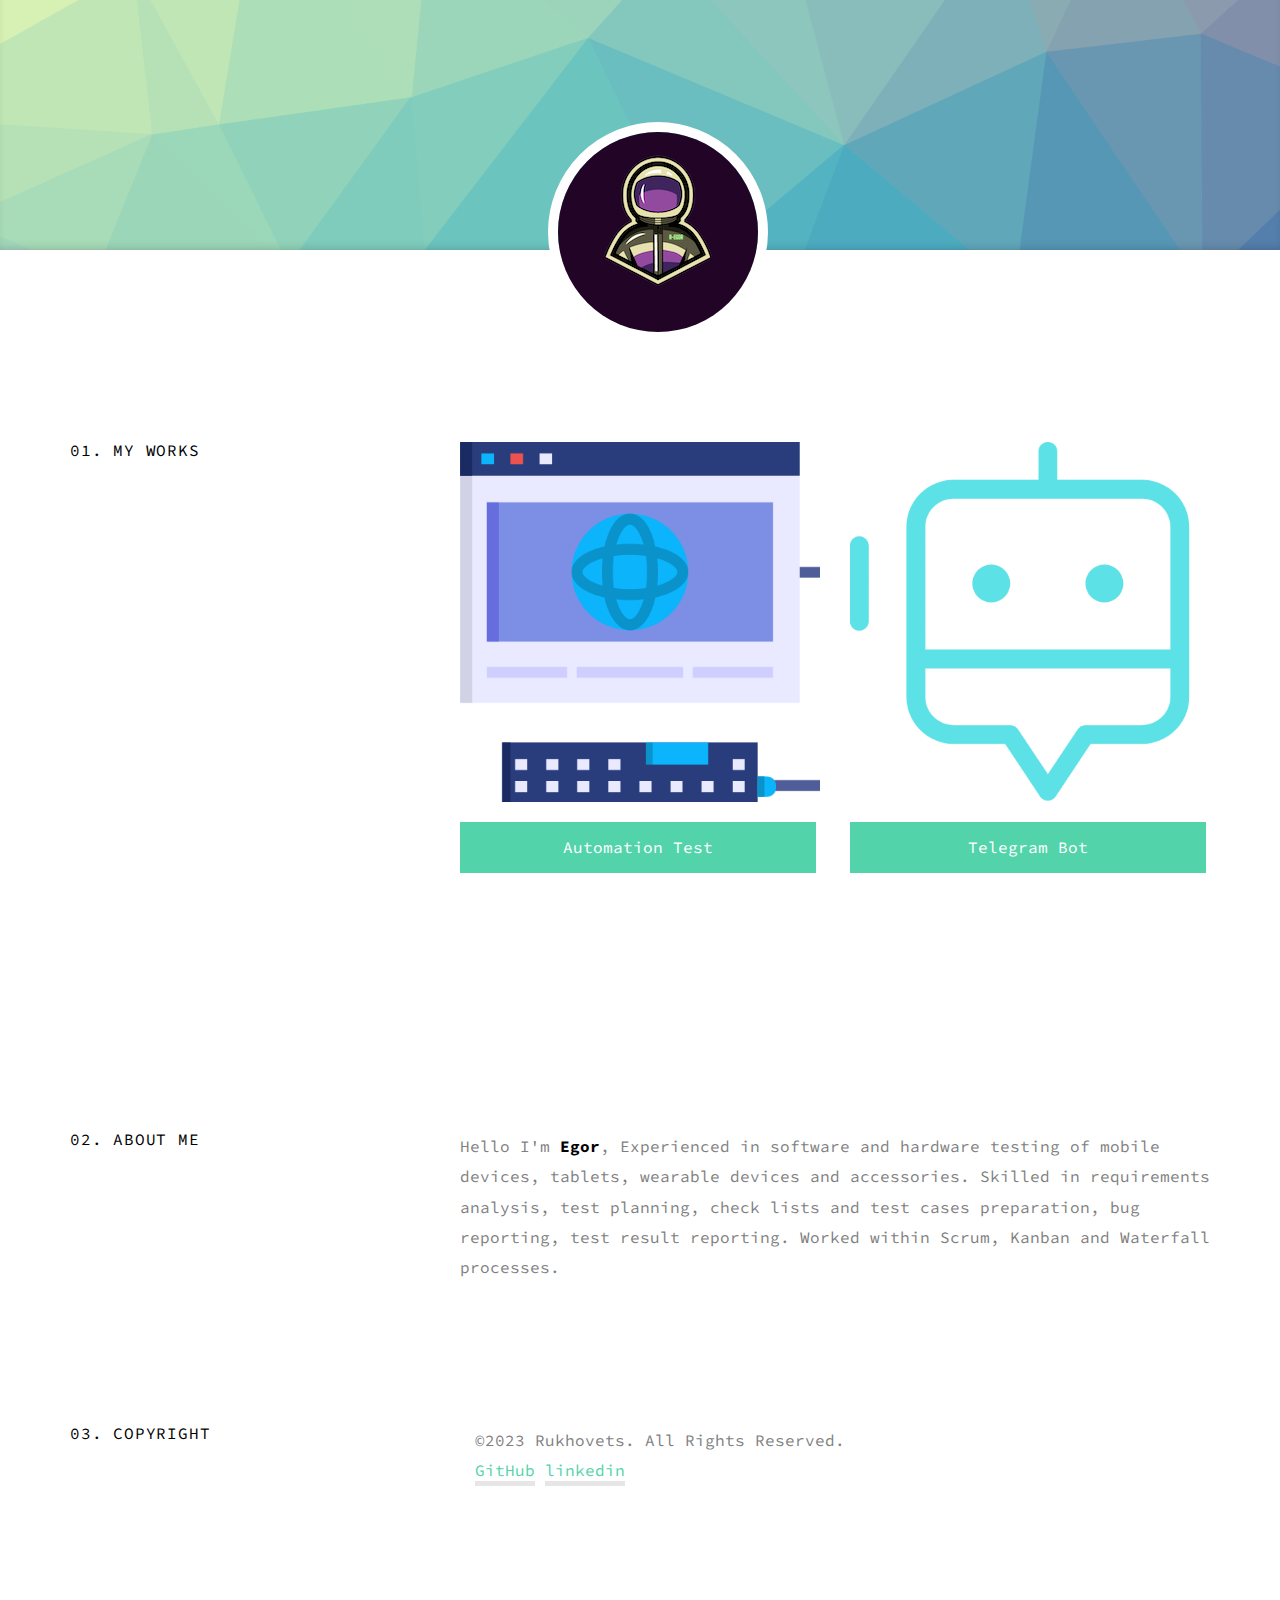
==== WebSite/index.html @ 5de50690 "First commit and Start" ====
<!DOCTYPE html>
<!--[if lt IE 7]>      <html class="no-js lt-ie9 lt-ie8 lt-ie7"> <![endif]-->
<!--[if IE 7]>         <html class="no-js lt-ie9 lt-ie8"> <![endif]-->
<!--[if IE 8]>         <html class="no-js lt-ie9"> <![endif]-->
<!--[if gt IE 8]><!--> <html class="no-js"> <!--<![endif]-->
	<head>
	<meta charset="utf-8">
	<meta http-equiv="X-UA-Compatible" content="IE=edge">
	<title>HomePage</title>

  <!-- 
	//////////////////////////////////////////////////////

	FREE HTML5 TEMPLATE 
	DESIGNED & DEVELOPED by FreeHTML5.co
		
	Website: 		http://freehtml5.co/
	Email: 			info@freehtml5.co
	Twitter: 		http://twitter.com/fh5co
	Facebook: 		https://www.facebook.com/fh5co

	//////////////////////////////////////////////////////
	 -->

	<!-- Place favicon.ico and apple-touch-icon.png in the root directory -->
	<link rel="shortcut icon" href="favicon.ico">
	<link href="https://fonts.googleapis.com/css?family=Source+Code+Pro" rel="stylesheet">
	
	<!-- Animate.css -->
	<link rel="stylesheet" href="css/animate.css">
	<!-- Icomoon Icon Fonts-->
	<link rel="stylesheet" href="css/icomoon.css">
	<!-- Bootstrap  -->
	<link rel="stylesheet" href="css/bootstrap.css">
	<!-- Theme style  -->
	<link rel="stylesheet" href="css/style.css">

	<!-- Magnific Popup -->
	<link rel="stylesheet" href="css/magnific-popup.css">
	

	<!-- Modernizr JS -->
	<script src="js/modernizr-2.6.2.min.js"></script>
	<!-- FOR IE9 below -->
	<!--[if lt IE 9]>
	<script src="js/respond.min.js"></script>
	<![endif]-->

	</head>
	<body>
	
	<div id="fh5co-header" style="background-image: url(images/polygon.png);" data-stellar-background-ratio="0.5">
		<div class="overlay"></div>
		<div class="bio-photo text-center">
			<a href="index.html"><img src="images/person_2.jpg" alt="Free HTML5 Bootstrap Template by FreeHTML5.co"></a>
		</div>
	</div>

	<div id="fh5co-main">

		<div class="fh5co-section fh5co-works">
			<div class="container">
				<div class="row">
					<div class="col-md-4 col-sm-4 col-xs-12 section-heading">
						<h2>01. My Works</h2>
					</div>
					<div class="col-md-8 col-sm-8 col-xs-12">
						<div class="row">
							<div class="col-md-6 col-sm-6 col-xs-6 work animate-box">
								<a title="Automation test"><img src="images/img_5.jpg" class="img-responsive"></a>
								<a href="./AutomationTest.html" class="btn btn-primary">Automation Test</a>
							</div>
							<div class="col-md-6 col-sm-6 col-xs-6 work animate-box">
								<a title="My Telegram Bot"><img src="images/img_2.jpg" class="img-responsive"></a>
								<a href="./BotPage.html" class="btn btn-primary">Telegram Bot</a>
							</div>
						</div>
					</div>
				</div>
			</div>
		</div>
		<!-- END .fh5co-section -->

		<div class="fh5co-section">
			<div class="container">
				<div class="row">
					<div class="col-md-4 col-sm-4 col-xs-12 section-heading">
						<h2>02. About Me</h2>
					</div>
					<div class="col-md-8 col-sm-8 col-xs-12">
						<div class="row">
							<div class="col-md-12">
							<p>Hello I'm <strong>Egor</strong>, Experienced in software and hardware testing
								of mobile devices, tablets, wearable devices and accessories. Skilled in requirements
								analysis, test planning, check lists and test cases preparation, bug reporting,
								test result reporting. Worked within Scrum, Kanban and Waterfall processes.
							</p>
						</div>
					</div>
				</div>
			</div>
		</div>

		<!-- END .fh5co-section -->

		<div class="fh5co-section">
			<div class="container">
				<div class="row">
					<div class="col-md-4 col-sm-4 col-xs-12 section-heading">
						<h2>03. Copyright</h2>
					</div>
					<div class="col-md-8 col-sm-8 col-xs-12">
						<div class="col-md-12">
							<p>&copy;2023 Rukhovets. All Rights Reserved.
								<br><a href="https://github.com/r-egor" target="_blank">GitHub</a>
								<a href="https://www.linkedin.com/in/rukhovets/" target="_blank">linkedin</a>
						</div>
					</div>
				</div>
			</div>
		</div>

		<!-- END .fh5co-section -->


	

	</div>


	<!-- jQuery -->
	<script src="js/jquery.min.js"></script>
	<!-- jQuery Easing -->
	<script src="js/jquery.easing.1.3.js"></script>
	<!-- Bootstrap -->
	<script src="js/bootstrap.min.js"></script>

	<!-- Stellar -->
	<script src="js/jquery.stellar.min.js"></script>

	<!-- Waypoints -->
	<script src="js/jquery.waypoints.min.js"></script>

	<!-- Magnific Popup -->
	<script src="js/jquery.magnific-popup.min.js"></script>
	<script src="js/magnific-popup-options.js"></script>
	
	<!-- MAIN JS -->
	<script src="js/main.js"></script>

	</body>
</html>
---- WebSite/css/icomoon.css ----
@font-face {
    font-family: 'icomoon';
    src:    url('fonts/icomoon.eot?195opb');
    src:    url('fonts/icomoon.eot?195opb#iefix') format('embedded-opentype'),
        url('fonts/icomoon.ttf?195opb') format('truetype'),
        url('fonts/icomoon.woff?195opb') format('woff'),
        url('fonts/icomoon.svg?195opb#icomoon') format('svg');
    font-weight: normal;
    font-style: normal;
}

[class^="icon-"], [class*=" icon-"] {
    /* use !important to prevent issues with browser extensions that change fonts */
    font-family: 'icomoon' !important;
    speak: none;
    font-style: normal;
    font-weight: normal;
    font-variant: normal;
    text-transform: none;
    line-height: 1;

    /* Better Font Rendering =========== */
    -webkit-font-smoothing: antialiased;
    -moz-osx-font-smoothing: grayscale;
}

.icon-glass:before {
    content: "\f000";
}
.icon-music:before {
    content: "\f001";
}
.icon-search:before {
    content: "\f002";
}
.icon-envelope-o:before {
    content: "\f003";
}
.icon-heart:before {
    content: "\f004";
}
.icon-star:before {
    content: "\f005";
}
.icon-star-o:before {
    content: "\f006";
}
.icon-user:before {
    content: "\f007";
}
.icon-film:before {
    content: "\f008";
}
.icon-th-large:before {
    content: "\f009";
}
.icon-th:before {
    content: "\f00a";
}
.icon-th-list:before {
    content: "\f00b";
}
.icon-check:before {
    content: "\f00c";
}
.icon-close:before {
    content: "\f00d";
}
.icon-remove:before {
    content: "\f00d";
}
.icon-times:before {
    content: "\f00d";
}
.icon-search-plus:before {
    content: "\f00e";
}
.icon-search-minus:before {
    content: "\f010";
}
.icon-power-off:before {
    content: "\f011";
}
.icon-signal:before {
    content: "\f012";
}
.icon-cog:before {
    content: "\f013";
}
.icon-gear:before {
    content: "\f013";
}
.icon-trash-o:before {
    content: "\f014";
}
.icon-home:before {
    content: "\f015";
}
.icon-file-o:before {
    content: "\f016";
}
.icon-clock-o:before {
    content: "\f017";
}
.icon-road:before {
    content: "\f018";
}
.icon-download:before {
    content: "\f019";
}
.icon-arrow-circle-o-down:before {
    content: "\f01a";
}
.icon-arrow-circle-o-up:before {
    content: "\f01b";
}
.icon-inbox:before {
    content: "\f01c";
}
.icon-play-circle-o:before {
    content: "\f01d";
}
.icon-repeat:before {
    content: "\f01e";
}
.icon-rotate-right:before {
    content: "\f01e";
}
.icon-refresh:before {
    content: "\f021";
}
.icon-list-alt:before {
    content: "\f022";
}
.icon-lock:before {
    content: "\f023";
}
.icon-flag:before {
    content: "\f024";
}
.icon-headphones:before {
    content: "\f025";
}
.icon-volume-off:before {
    content: "\f026";
}
.icon-volume-down:before {
    content: "\f027";
}
.icon-volume-up:before {
    content: "\f028";
}
.icon-qrcode:before {
    content: "\f029";
}
.icon-barcode:before {
    content: "\f02a";
}
.icon-tag:before {
    content: "\f02b";
}
.icon-tags:before {
    content: "\f02c";
}
.icon-book:before {
    content: "\f02d";
}
.icon-bookmark:before {
    content: "\f02e";
}
.icon-print:before {
    content: "\f02f";
}
.icon-camera:before {
    content: "\f030";
}
.icon-font:before {
    content: "\f031";
}
.icon-bold:before {
    content: "\f032";
}
.icon-italic:before {
    content: "\f033";
}
.icon-text-height:before {
    content: "\f034";
}
.icon-text-width:before {
    content: "\f035";
}
.icon-align-left:before {
    content: "\f036";
}
.icon-align-center:before {
    content: "\f037";
}
.icon-align-right:before {
    content: "\f038";
}
.icon-align-justify:before {
    content: "\f039";
}
.icon-list:before {
    content: "\f03a";
}
.icon-dedent:before {
    content: "\f03b";
}
.icon-outdent:before {
    content: "\f03b";
}
.icon-indent:before {
    content: "\f03c";
}
.icon-video-camera:before {
    content: "\f03d";
}
.icon-image:before {
    content: "\f03e";
}
.icon-photo:before {
    content: "\f03e";
}
.icon-picture-o:before {
    content: "\f03e";
}
.icon-pencil:before {
    content: "\f040";
}
.icon-map-marker:before {
    content: "\f041";
}
.icon-adjust:before {
    content: "\f042";
}
.icon-tint:before {
    content: "\f043";
}
.icon-edit:before {
    content: "\f044";
}
.icon-pencil-square-o:before {
    content: "\f044";
}
.icon-share-square-o:before {
    content: "\f045";
}
.icon-check-square-o:before {
    content: "\f046";
}
.icon-arrows:before {
    content: "\f047";
}
.icon-step-backward:before {
    content: "\f048";
}
.icon-fast-backward:before {
    content: "\f049";
}
.icon-backward:before {
    content: "\f04a";
}
.icon-play:before {
    content: "\f04b";
}
.icon-pause:before {
    content: "\f04c";
}
.icon-stop:before {
    content: "\f04d";
}
.icon-forward:before {
    content: "\f04e";
}
.icon-fast-forward:before {
    content: "\f050";
}
.icon-step-forward:before {
    content: "\f051";
}
.icon-eject:before {
    content: "\f052";
}
.icon-chevron-left:before {
    content: "\f053";
}
.icon-chevron-right:before {
    content: "\f054";
}
.icon-plus-circle:before {
    content: "\f055";
}
.icon-minus-circle:before {
    content: "\f056";
}
.icon-times-circle:before {
    content: "\f057";
}
.icon-check-circle:before {
    content: "\f058";
}
.icon-question-circle:before {
    content: "\f059";
}
.icon-info-circle:before {
    content: "\f05a";
}
.icon-crosshairs:before {
    content: "\f05b";
}
.icon-times-circle-o:before {
    content: "\f05c";
}
.icon-check-circle-o:before {
    content: "\f05d";
}
.icon-ban:before {
    content: "\f05e";
}
.icon-arrow-left:before {
    content: "\f060";
}
.icon-arrow-right:before {
    content: "\f061";
}
.icon-arrow-up:before {
    content: "\f062";
}
.icon-arrow-down:before {
    content: "\f063";
}
.icon-mail-forward:before {
    content: "\f064";
}
.icon-share:before {
    content: "\f064";
}
.icon-expand:before {
    content: "\f065";
}
.icon-compress:before {
    content: "\f066";
}
.icon-plus:before {
    content: "\f067";
}
.icon-minus:before {
    content: "\f068";
}
.icon-asterisk:before {
    content: "\f069";
}
.icon-exclamation-circle:before {
    content: "\f06a";
}
.icon-gift:before {
    content: "\f06b";
}
.icon-leaf:before {
    content: "\f06c";
}
.icon-fire:before {
    content: "\f06d";
}
.icon-eye:before {
    content: "\f06e";
}
.icon-eye-slash:before {
    content: "\f070";
}
.icon-exclamation-triangle:before {
    content: "\f071";
}
.icon-warning:before {
    content: "\f071";
}
.icon-plane:before {
    content: "\f072";
}
.icon-calendar:before {
    content: "\f073";
}
.icon-random:before {
    content: "\f074";
}
.icon-comment:before {
    content: "\f075";
}
.icon-magnet:before {
    content: "\f076";
}
.icon-chevron-up:before {
    content: "\f077";
}
.icon-chevron-down:before {
    content: "\f078";
}
.icon-retweet:before {
    content: "\f079";
}
.icon-shopping-cart:before {
    content: "\f07a";
}
.icon-folder:before {
    content: "\f07b";
}
.icon-folder-open:before {
    content: "\f07c";
}
.icon-arrows-v:before {
    content: "\f07d";
}
.icon-arrows-h:before {
    content: "\f07e";
}
.icon-bar-chart:before {
    content: "\f080";
}
.icon-bar-chart-o:before {
    content: "\f080";
}
.icon-twitter-square:before {
    content: "\f081";
}
.icon-facebook-square:before {
    content: "\f082";
}
.icon-camera-retro:before {
    content: "\f083";
}
.icon-key:before {
    content: "\f084";
}
.icon-cogs:before {
    content: "\f085";
}
.icon-gears:before {
    content: "\f085";
}
.icon-comments:before {
    content: "\f086";
}
.icon-thumbs-o-up:before {
    content: "\f087";
}
.icon-thumbs-o-down:before {
    content: "\f088";
}
.icon-star-half:before {
    content: "\f089";
}
.icon-heart-o:before {
    content: "\f08a";
}
.icon-sign-out:before {
    content: "\f08b";
}
.icon-linkedin-square:before {
    content: "\f08c";
}
.icon-thumb-tack:before {
    content: "\f08d";
}
.icon-external-link:before {
    content: "\f08e";
}
.icon-sign-in:before {
    content: "\f090";
}
.icon-trophy:before {
    content: "\f091";
}
.icon-github-square:before {
    content: "\f092";
}
.icon-upload:before {
    content: "\f093";
}
.icon-lemon-o:before {
    content: "\f094";
}
.icon-phone:before {
    content: "\f095";
}
.icon-square-o:before {
    content: "\f096";
}
.icon-bookmark-o:before {
    content: "\f097";
}
.icon-phone-square:before {
    content: "\f098";
}
.icon-twitter:before {
    content: "\f099";
}
.icon-facebook:before {
    content: "\f09a";
}
.icon-facebook-f:before {
    content: "\f09a";
}
.icon-github:before {
    content: "\f09b";
}
.icon-unlock:before {
    content: "\f09c";
}
.icon-credit-card:before {
    content: "\f09d";
}
.icon-feed:before {
    content: "\f09e";
}
.icon-rss:before {
    content: "\f09e";
}
.icon-hdd-o:before {
    content: "\f0a0";
}
.icon-bullhorn:before {
    content: "\f0a1";
}
.icon-bell-o:before {
    content: "\f0a2";
}
.icon-certificate:before {
    content: "\f0a3";
}
.icon-hand-o-right:before {
    content: "\f0a4";
}
.icon-hand-o-left:before {
    content: "\f0a5";
}
.icon-hand-o-up:before {
    content: "\f0a6";
}
.icon-hand-o-down:before {
    content: "\f0a7";
}
.icon-arrow-circle-left:before {
    content: "\f0a8";
}
.icon-arrow-circle-right:before {
    content: "\f0a9";
}
.icon-arrow-circle-up:before {
    content: "\f0aa";
}
.icon-arrow-circle-down:before {
    content: "\f0ab";
}
.icon-globe:before {
    content: "\f0ac";
}
.icon-wrench:before {
    content: "\f0ad";
}
.icon-tasks:before {
    content: "\f0ae";
}
.icon-filter:before {
    content: "\f0b0";
}
.icon-briefcase:before {
    content: "\f0b1";
}
.icon-arrows-alt:before {
    content: "\f0b2";
}
.icon-group:before {
    content: "\f0c0";
}
.icon-users:before {
    content: "\f0c0";
}
.icon-chain:before {
    content: "\f0c1";
}
.icon-link:before {
    content: "\f0c1";
}
.icon-cloud:before {
    content: "\f0c2";
}
.icon-flask:before {
    content: "\f0c3";
}
.icon-cut:before {
    content: "\f0c4";
}
.icon-scissors:before {
    content: "\f0c4";
}
.icon-copy:before {
    content: "\f0c5";
}
.icon-files-o:before {
    content: "\f0c5";
}
.icon-paperclip:before {
    content: "\f0c6";
}
.icon-floppy-o:before {
    content: "\f0c7";
}
.icon-save:before {
    content: "\f0c7";
}
.icon-square:before {
    content: "\f0c8";
}
.icon-bars:before {
    content: "\f0c9";
}
.icon-navicon:before {
    content: "\f0c9";
}
.icon-reorder:before {
    content: "\f0c9";
}
.icon-list-ul:before {
    content: "\f0ca";
}
.icon-list-ol:before {
    content: "\f0cb";
}
.icon-strikethrough:before {
    content: "\f0cc";
}
.icon-underline:before {
    content: "\f0cd";
}
.icon-table:before {
    content: "\f0ce";
}
.icon-magic:before {
    content: "\f0d0";
}
.icon-truck:before {
    content: "\f0d1";
}
.icon-pinterest:before {
    content: "\f0d2";
}
.icon-pinterest-square:before {
    content: "\f0d3";
}
.icon-google-plus-square:before {
    content: "\f0d4";
}
.icon-google-plus:before {
    content: "\f0d5";
}
.icon-money:before {
    content: "\f0d6";
}
.icon-caret-down:before {
    content: "\f0d7";
}
.icon-caret-up:before {
    content: "\f0d8";
}
.icon-caret-left:before {
    content: "\f0d9";
}
.icon-caret-right:before {
    content: "\f0da";
}
.icon-columns:before {
    content: "\f0db";
}
.icon-sort:before {
    content: "\f0dc";
}
.icon-unsorted:before {
    content: "\f0dc";
}
.icon-sort-desc:before {
    content: "\f0dd";
}
.icon-sort-down:before {
    content: "\f0dd";
}
.icon-sort-asc:before {
    content: "\f0de";
}
.icon-sort-up:before {
    content: "\f0de";
}
.icon-envelope:before {
    content: "\f0e0";
}
.icon-linkedin:before {
    content: "\f0e1";
}
.icon-rotate-left:before {
    content: "\f0e2";
}
.icon-undo:before {
    content: "\f0e2";
}
.icon-gavel:before {
    content: "\f0e3";
}
.icon-legal:before {
    content: "\f0e3";
}
.icon-dashboard:before {
    content: "\f0e4";
}
.icon-tachometer:before {
    content: "\f0e4";
}
.icon-comment-o:before {
    content: "\f0e5";
}
.icon-comments-o:before {
    content: "\f0e6";
}
.icon-bolt:before {
    content: "\f0e7";
}
.icon-flash:before {
    content: "\f0e7";
}
.icon-sitemap:before {
    content: "\f0e8";
}
.icon-umbrella:before {
    content: "\f0e9";
}
.icon-clipboard:before {
    content: "\f0ea";
}
.icon-paste:before {
    content: "\f0ea";
}
.icon-lightbulb-o:before {
    content: "\f0eb";
}
.icon-exchange:before {
    content: "\f0ec";
}
.icon-cloud-download:before {
    content: "\f0ed";
}
.icon-cloud-upload:before {
    content: "\f0ee";
}
.icon-user-md:before {
    content: "\f0f0";
}
.icon-stethoscope:before {
    content: "\f0f1";
}
.icon-suitcase:before {
    content: "\f0f2";
}
.icon-bell:before {
    content: "\f0f3";
}
.icon-coffee:before {
    content: "\f0f4";
}
.icon-cutlery:before {
    content: "\f0f5";
}
.icon-file-text-o:before {
    content: "\f0f6";
}
.icon-building-o:before {
    content: "\f0f7";
}
.icon-hospital-o:before {
    content: "\f0f8";
}
.icon-ambulance:before {
    content: "\f0f9";
}
.icon-medkit:before {
    content: "\f0fa";
}
.icon-fighter-jet:before {
    content: "\f0fb";
}
.icon-beer:before {
    content: "\f0fc";
}
.icon-h-square:before {
    content: "\f0fd";
}
.icon-plus-square:before {
    content: "\f0fe";
}
.icon-angle-double-left:before {
    content: "\f100";
}
.icon-angle-double-right:before {
    content: "\f101";
}
.icon-angle-double-up:before {
    content: "\f102";
}
.icon-angle-double-down:before {
    content: "\f103";
}
.icon-angle-left:before {
    content: "\f104";
}
.icon-angle-right:before {
    content: "\f105";
}
.icon-angle-up:before {
    content: "\f106";
}
.icon-angle-down:before {
    content: "\f107";
}
.icon-desktop:before {
    content: "\f108";
}
.icon-laptop:before {
    content: "\f109";
}
.icon-tablet:before {
    content: "\f10a";
}
.icon-mobile:before {
    content: "\f10b";
}
.icon-mobile-phone:before {
    content: "\f10b";
}
.icon-circle-o:before {
    content: "\f10c";
}
.icon-quote-left:before {
    content: "\f10d";
}
.icon-quote-right:before {
    content: "\f10e";
}
.icon-spinner:before {
    content: "\f110";
}
.icon-circle:before {
    content: "\f111";
}
.icon-mail-reply:before {
    content: "\f112";
}
.icon-reply:before {
    content: "\f112";
}
.icon-github-alt:before {
    content: "\f113";
}
.icon-folder-o:before {
    content: "\f114";
}
.icon-folder-open-o:before {
    content: "\f115";
}
.icon-smile-o:before {
    content: "\f118";
}
.icon-frown-o:before {
    content: "\f119";
}
.icon-meh-o:before {
    content: "\f11a";
}
.icon-gamepad:before {
    content: "\f11b";
}
.icon-keyboard-o:before {
    content: "\f11c";
}
.icon-flag-o:before {
    content: "\f11d";
}
.icon-flag-checkered:before {
    content: "\f11e";
}
.icon-terminal:before {
    content: "\f120";
}
.icon-code:before {
    content: "\f121";
}
.icon-mail-reply-all:before {
    content: "\f122";
}
.icon-reply-all:before {
    content: "\f122";
}
.icon-star-half-empty:before {
    content: "\f123";
}
.icon-star-half-full:before {
    content: "\f123";
}
.icon-star-half-o:before {
    content: "\f123";
}
.icon-location-arrow:before {
    content: "\f124";
}
.icon-crop:before {
    content: "\f125";
}
.icon-code-fork:before {
    content: "\f126";
}
.icon-chain-broken:before {
    content: "\f127";
}
.icon-unlink:before {
    content: "\f127";
}
.icon-question:before {
    content: "\f128";
}
.icon-info:before {
    content: "\f129";
}
.icon-exclamation:before {
    content: "\f12a";
}
.icon-superscript:before {
    content: "\f12b";
}
.icon-subscript:before {
    content: "\f12c";
}
.icon-eraser:before {
    content: "\f12d";
}
.icon-puzzle-piece:before {
    content: "\f12e";
}
.icon-microphone:before {
    content: "\f130";
}
.icon-microphone-slash:before {
    content: "\f131";
}
.icon-shield:before {
    content: "\f132";
}
.icon-calendar-o:before {
    content: "\f133";
}
.icon-fire-extinguisher:before {
    content: "\f134";
}
.icon-rocket:before {
    content: "\f135";
}
.icon-maxcdn:before {
    content: "\f136";
}
.icon-chevron-circle-left:before {
    content: "\f137";
}
.icon-chevron-circle-right:before {
    content: "\f138";
}
.icon-chevron-circle-up:before {
    content: "\f139";
}
.icon-chevron-circle-down:before {
    content: "\f13a";
}
.icon-html5:before {
    content: "\f13b";
}
.icon-css3:before {
    content: "\f13c";
}
.icon-anchor:before {
    content: "\f13d";
}
.icon-unlock-alt:before {
    content: "\f13e";
}
.icon-bullseye:before {
    content: "\f140";
}
.icon-ellipsis-h:before {
    content: "\f141";
}
.icon-ellipsis-v:before {
    content: "\f142";
}
.icon-rss-square:before {
    content: "\f143";
}
.icon-play-circle:before {
    content: "\f144";
}
.icon-ticket:before {
    content: "\f145";
}
.icon-minus-square:before {
    content: "\f146";
}
.icon-minus-square-o:before {
    content: "\f147";
}
.icon-level-up:before {
    content: "\f148";
}
.icon-level-down:before {
    content: "\f149";
}
.icon-check-square:before {
    content: "\f14a";
}
.icon-pencil-square:before {
    content: "\f14b";
}
.icon-external-link-square:before {
    content: "\f14c";
}
.icon-share-square:before {
    content: "\f14d";
}
.icon-compass:before {
    content: "\f14e";
}
.icon-caret-square-o-down:before {
    content: "\f150";
}
.icon-toggle-down:before {
    content: "\f150";
}
.icon-caret-square-o-up:before {
    content: "\f151";
}
.icon-toggle-up:before {
    content: "\f151";
}
.icon-caret-square-o-right:before {
    content: "\f152";
}
.icon-toggle-right:before {
    content: "\f152";
}
.icon-eur:before {
    content: "\f153";
}
.icon-euro:before {
    content: "\f153";
}
.icon-gbp:before {
    content: "\f154";
}
.icon-dollar:before {
    content: "\f155";
}
.icon-usd:before {
    content: "\f155";
}
.icon-inr:before {
    content: "\f156";
}
.icon-rupee:before {
    content: "\f156";
}
.icon-cny:before {
    content: "\f157";
}
.icon-jpy:before {
    content: "\f157";
}
.icon-rmb:before {
    content: "\f157";
}
.icon-yen:before {
    content: "\f157";
}
.icon-rouble:before {
    content: "\f158";
}
.icon-rub:before {
    content: "\f158";
}
.icon-ruble:before {
    content: "\f158";
}
.icon-krw:before {
    content: "\f159";
}
.icon-won:before {
    content: "\f159";
}
.icon-bitcoin:before {
    content: "\f15a";
}
.icon-btc:before {
    content: "\f15a";
}
.icon-file:before {
    content: "\f15b";
}
.icon-file-text:before {
    content: "\f15c";
}
.icon-sort-alpha-asc:before {
    content: "\f15d";
}
.icon-sort-alpha-desc:before {
    content: "\f15e";
}
.icon-sort-amount-asc:before {
    content: "\f160";
}
.icon-sort-amount-desc:before {
    content: "\f161";
}
.icon-sort-numeric-asc:before {
    content: "\f162";
}
.icon-sort-numeric-desc:before {
    content: "\f163";
}
.icon-thumbs-up:before {
    content: "\f164";
}
.icon-thumbs-down:before {
    content: "\f165";
}
.icon-youtube-square:before {
    content: "\f166";
}
.icon-youtube:before {
    content: "\f167";
}
.icon-xing:before {
    content: "\f168";
}
.icon-xing-square:before {
    content: "\f169";
}
.icon-youtube-play:before {
    content: "\f16a";
}
.icon-dropbox:before {
    content: "\f16b";
}
.icon-stack-overflow:before {
    content: "\f16c";
}
.icon-instagram:before {
    content: "\f16d";
}
.icon-flickr:before {
    content: "\f16e";
}
.icon-adn:before {
    content: "\f170";
}
.icon-bitbucket:before {
    content: "\f171";
}
.icon-bitbucket-square:before {
    content: "\f172";
}
.icon-tumblr:before {
    content: "\f173";
}
.icon-tumblr-square:before {
    content: "\f174";
}
.icon-long-arrow-down:before {
    content: "\f175";
}
.icon-long-arrow-up:before {
    content: "\f176";
}
.icon-long-arrow-left:before {
    content: "\f177";
}
.icon-long-arrow-right:before {
    content: "\f178";
}
.icon-apple:before {
    content: "\f179";
}
.icon-windows:before {
    content: "\f17a";
}
.icon-android:before {
    content: "\f17b";
}
.icon-linux:before {
    content: "\f17c";
}
.icon-dribbble:before {
    content: "\f17d";
}
.icon-skype:before {
    content: "\f17e";
}
.icon-foursquare:before {
    content: "\f180";
}
.icon-trello:before {
    content: "\f181";
}
.icon-female:before {
    content: "\f182";
}
.icon-male:before {
    content: "\f183";
}
.icon-gittip:before {
    content: "\f184";
}
.icon-gratipay:before {
    content: "\f184";
}
.icon-sun-o:before {
    content: "\f185";
}
.icon-moon-o:before {
    content: "\f186";
}
.icon-archive:before {
    content: "\f187";
}
.icon-bug:before {
    content: "\f188";
}
.icon-vk:before {
    content: "\f189";
}
.icon-weibo:before {
    content: "\f18a";
}
.icon-renren:before {
    content: "\f18b";
}
.icon-pagelines:before {
    content: "\f18c";
}
.icon-stack-exchange:before {
    content: "\f18d";
}
.icon-arrow-circle-o-right:before {
    content: "\f18e";
}
.icon-arrow-circle-o-left:before {
    content: "\f190";
}
.icon-caret-square-o-left:before {
    content: "\f191";
}
.icon-toggle-left:before {
    content: "\f191";
}
.icon-dot-circle-o:before {
    content: "\f192";
}
.icon-wheelchair:before {
    content: "\f193";
}
.icon-vimeo-square:before {
    content: "\f194";
}
.icon-try:before {
    content: "\f195";
}
.icon-turkish-lira:before {
    content: "\f195";
}
.icon-plus-square-o:before {
    content: "\f196";
}
.icon-space-shuttle:before {
    content: "\f197";
}
.icon-slack:before {
    content: "\f198";
}
.icon-envelope-square:before {
    content: "\f199";
}
.icon-wordpress:before {
    content: "\f19a";
}
.icon-openid:before {
    content: "\f19b";
}
.icon-bank:before {
    content: "\f19c";
}
.icon-institution:before {
    content: "\f19c";
}
.icon-university:before {
    content: "\f19c";
}
.icon-graduation-cap:before {
    content: "\f19d";
}
.icon-mortar-board:before {
    content: "\f19d";
}
.icon-yahoo:before {
    content: "\f19e";
}
.icon-google:before {
    content: "\f1a0";
}
.icon-reddit:before {
    content: "\f1a1";
}
.icon-reddit-square:before {
    content: "\f1a2";
}
.icon-stumbleupon-circle:before {
    content: "\f1a3";
}
.icon-stumbleupon:before {
    content: "\f1a4";
}
.icon-delicious:before {
    content: "\f1a5";
}
.icon-digg:before {
    content: "\f1a6";
}
.icon-pied-piper-pp:before {
    content: "\f1a7";
}
.icon-pied-piper-alt:before {
    content: "\f1a8";
}
.icon-drupal:before {
    content: "\f1a9";
}
.icon-joomla:before {
    content: "\f1aa";
}
.icon-language:before {
    content: "\f1ab";
}
.icon-fax:before {
    content: "\f1ac";
}
.icon-building:before {
    content: "\f1ad";
}
.icon-child:before {
    content: "\f1ae";
}
.icon-paw:before {
    content: "\f1b0";
}
.icon-spoon:before {
    content: "\f1b1";
}
.icon-cube:before {
    content: "\f1b2";
}
.icon-cubes:before {
    content: "\f1b3";
}
.icon-behance:before {
    content: "\f1b4";
}
.icon-behance-square:before {
    content: "\f1b5";
}
.icon-steam:before {
    content: "\f1b6";
}
.icon-steam-square:before {
    content: "\f1b7";
}
.icon-recycle:before {
    content: "\f1b8";
}
.icon-automobile:before {
    content: "\f1b9";
}
.icon-car:before {
    content: "\f1b9";
}
.icon-cab:before {
    content: "\f1ba";
}
.icon-taxi:before {
    content: "\f1ba";
}
.icon-tree:before {
    content: "\f1bb";
}
.icon-spotify:before {
    content: "\f1bc";
}
.icon-deviantart:before {
    content: "\f1bd";
}
.icon-soundcloud:before {
    content: "\f1be";
}
.icon-database:before {
    content: "\f1c0";
}
.icon-file-pdf-o:before {
    content: "\f1c1";
}
.icon-file-word-o:before {
    content: "\f1c2";
}
.icon-file-excel-o:before {
    content: "\f1c3";
}
.icon-file-powerpoint-o:before {
    content: "\f1c4";
}
.icon-file-image-o:before {
    content: "\f1c5";
}
.icon-file-photo-o:before {
    content: "\f1c5";
}
.icon-file-picture-o:before {
    content: "\f1c5";
}
.icon-file-archive-o:before {
    content: "\f1c6";
}
.icon-file-zip-o:before {
    content: "\f1c6";
}
.icon-file-audio-o:before {
    content: "\f1c7";
}
.icon-file-sound-o:before {
    content: "\f1c7";
}
.icon-file-movie-o:before {
    content: "\f1c8";
}
.icon-file-video-o:before {
    content: "\f1c8";
}
.icon-file-code-o:before {
    content: "\f1c9";
}
.icon-vine:before {
    content: "\f1ca";
}
.icon-codepen:before {
    content: "\f1cb";
}
.icon-jsfiddle:before {
    content: "\f1cc";
}
.icon-life-bouy:before {
    content: "\f1cd";
}
.icon-life-buoy:before {
    content: "\f1cd";
}
.icon-life-ring:before {
    content: "\f1cd";
}
.icon-life-saver:before {
    content: "\f1cd";
}
.icon-support:before {
    content: "\f1cd";
}
.icon-circle-o-notch:before {
    content: "\f1ce";
}
.icon-ra:before {
    content: "\f1d0";
}
.icon-rebel:before {
    content: "\f1d0";
}
.icon-resistance:before {
    content: "\f1d0";
}
.icon-empire:before {
    content: "\f1d1";
}
.icon-ge:before {
    content: "\f1d1";
}
.icon-git-square:before {
    content: "\f1d2";
}
.icon-git:before {
    content: "\f1d3";
}
.icon-hacker-news:before {
    content: "\f1d4";
}
.icon-y-combinator-square:before {
    content: "\f1d4";
}
.icon-yc-square:before {
    content: "\f1d4";
}
.icon-tencent-weibo:before {
    content: "\f1d5";
}
.icon-qq:before {
    content: "\f1d6";
}
.icon-wechat:before {
    content: "\f1d7";
}
.icon-weixin:before {
    content: "\f1d7";
}
.icon-paper-plane:before {
    content: "\f1d8";
}
.icon-send:before {
    content: "\f1d8";
}
.icon-paper-plane-o:before {
    content: "\f1d9";
}
.icon-send-o:before {
    content: "\f1d9";
}
.icon-history:before {
    content: "\f1da";
}
.icon-circle-thin:before {
    content: "\f1db";
}
.icon-header:before {
    content: "\f1dc";
}
.icon-paragraph:before {
    content: "\f1dd";
}
.icon-sliders:before {
    content: "\f1de";
}
.icon-share-alt:before {
    content: "\f1e0";
}
.icon-share-alt-square:before {
    content: "\f1e1";
}
.icon-bomb:before {
    content: "\f1e2";
}
.icon-futbol-o:before {
    content: "\f1e3";
}
.icon-soccer-ball-o:before {
    content: "\f1e3";
}
.icon-tty:before {
    content: "\f1e4";
}
.icon-binoculars:before {
    content: "\f1e5";
}
.icon-plug:before {
    content: "\f1e6";
}
.icon-slideshare:before {
    content: "\f1e7";
}
.icon-twitch:before {
    content: "\f1e8";
}
.icon-yelp:before {
    content: "\f1e9";
}
.icon-newspaper-o:before {
    content: "\f1ea";
}
.icon-wifi:before {
    content: "\f1eb";
}
.icon-calculator:before {
    content: "\f1ec";
}
.icon-paypal:before {
    content: "\f1ed";
}
.icon-google-wallet:before {
    content: "\f1ee";
}
.icon-cc-visa:before {
    content: "\f1f0";
}
.icon-cc-mastercard:before {
    content: "\f1f1";
}
.icon-cc-discover:before {
    content: "\f1f2";
}
.icon-cc-amex:before {
    content: "\f1f3";
}
.icon-cc-paypal:before {
    content: "\f1f4";
}
.icon-cc-stripe:before {
    content: "\f1f5";
}
.icon-bell-slash:before {
    content: "\f1f6";
}
.icon-bell-slash-o:before {
    content: "\f1f7";
}
.icon-trash:before {
    content: "\f1f8";
}
.icon-copyright:before {
    content: "\f1f9";
}
.icon-at:before {
    content: "\f1fa";
}
.icon-eyedropper:before {
    content: "\f1fb";
}
.icon-paint-brush:before {
    content: "\f1fc";
}
.icon-birthday-cake:before {
    content: "\f1fd";
}
.icon-area-chart:before {
    content: "\f1fe";
}
.icon-pie-chart:before {
    content: "\f200";
}
.icon-line-chart:before {
    content: "\f201";
}
.icon-lastfm:before {
    content: "\f202";
}
.icon-lastfm-square:before {
    content: "\f203";
}
.icon-toggle-off:before {
    content: "\f204";
}
.icon-toggle-on:before {
    content: "\f205";
}
.icon-bicycle:before {
    content: "\f206";
}
.icon-bus:before {
    content: "\f207";
}
.icon-ioxhost:before {
    content: "\f208";
}
.icon-angellist:before {
    content: "\f209";
}
.icon-cc:before {
    content: "\f20a";
}
.icon-ils:before {
    content: "\f20b";
}
.icon-shekel:before {
    content: "\f20b";
}
.icon-sheqel:before {
    content: "\f20b";
}
.icon-meanpath:before {
    content: "\f20c";
}
.icon-buysellads:before {
    content: "\f20d";
}
.icon-connectdevelop:before {
    content: "\f20e";
}
.icon-dashcube:before {
    content: "\f210";
}
.icon-forumbee:before {
    content: "\f211";
}
.icon-leanpub:before {
    content: "\f212";
}
.icon-sellsy:before {
    content: "\f213";
}
.icon-shirtsinbulk:before {
    content: "\f214";
}
.icon-simplybuilt:before {
    content: "\f215";
}
.icon-skyatlas:before {
    content: "\f216";
}
.icon-cart-plus:before {
    content: "\f217";
}
.icon-cart-arrow-down:before {
    content: "\f218";
}
.icon-diamond:before {
    content: "\f219";
}
.icon-ship:before {
    content: "\f21a";
}
.icon-user-secret:before {
    content: "\f21b";
}
.icon-motorcycle:before {
    content: "\f21c";
}
.icon-street-view:before {
    content: "\f21d";
}
.icon-heartbeat:before {
    content: "\f21e";
}
.icon-venus:before {
    content: "\f221";
}
.icon-mars:before {
    content: "\f222";
}
.icon-mercury:before {
    content: "\f223";
}
.icon-intersex:before {
    content: "\f224";
}
.icon-transgender:before {
    content: "\f224";
}
.icon-transgender-alt:before {
    content: "\f225";
}
.icon-venus-double:before {
    content: "\f226";
}
.icon-mars-double:before {
    content: "\f227";
}
.icon-venus-mars:before {
    content: "\f228";
}
.icon-mars-stroke:before {
    content: "\f229";
}
.icon-mars-stroke-v:before {
    content: "\f22a";
}
.icon-mars-stroke-h:before {
    content: "\f22b";
}
.icon-neuter:before {
    content: "\f22c";
}
.icon-genderless:before {
    content: "\f22d";
}
.icon-facebook-official:before {
    content: "\f230";
}
.icon-pinterest-p:before {
    content: "\f231";
}
.icon-whatsapp:before {
    content: "\f232";
}
.icon-server:before {
    content: "\f233";
}
.icon-user-plus:before {
    content: "\f234";
}
.icon-user-times:before {
    content: "\f235";
}
.icon-bed:before {
    content: "\f236";
}
.icon-hotel:before {
    content: "\f236";
}
.icon-viacoin:before {
    content: "\f237";
}
.icon-train:before {
    content: "\f238";
}
.icon-subway:before {
    content: "\f239";
}
.icon-medium:before {
    content: "\f23a";
}
.icon-y-combinator:before {
    content: "\f23b";
}
.icon-yc:before {
    content: "\f23b";
}
.icon-optin-monster:before {
    content: "\f23c";
}
.icon-opencart:before {
    content: "\f23d";
}
.icon-expeditedssl:before {
    content: "\f23e";
}
.icon-battery-4:before {
    content: "\f240";
}
.icon-battery-full:before {
    content: "\f240";
}
.icon-battery-3:before {
    content: "\f241";
}
.icon-battery-three-quarters:before {
    content: "\f241";
}
.icon-battery-2:before {
    content: "\f242";
}
.icon-battery-half:before {
    content: "\f242";
}
.icon-battery-1:before {
    content: "\f243";
}
.icon-battery-quarter:before {
    content: "\f243";
}
.icon-battery-0:before {
    content: "\f244";
}
.icon-battery-empty:before {
    content: "\f244";
}
.icon-mouse-pointer:before {
    content: "\f245";
}
.icon-i-cursor:before {
    content: "\f246";
}
.icon-object-group:before {
    content: "\f247";
}
.icon-object-ungroup:before {
    content: "\f248";
}
.icon-sticky-note:before {
    content: "\f249";
}
.icon-sticky-note-o:before {
    content: "\f24a";
}
.icon-cc-jcb:before {
    content: "\f24b";
}
.icon-cc-diners-club:before {
    content: "\f24c";
}
.icon-clone:before {
    content: "\f24d";
}
.icon-balance-scale:before {
    content: "\f24e";
}
.icon-hourglass-o:before {
    content: "\f250";
}
.icon-hourglass-1:before {
    content: "\f251";
}
.icon-hourglass-start:before {
    content: "\f251";
}
.icon-hourglass-2:before {
    content: "\f252";
}
.icon-hourglass-half:before {
    content: "\f252";
}
.icon-hourglass-3:before {
    content: "\f253";
}
.icon-hourglass-end:before {
    content: "\f253";
}
.icon-hourglass:before {
    content: "\f254";
}
.icon-hand-grab-o:before {
    content: "\f255";
}
.icon-hand-rock-o:before {
    content: "\f255";
}
.icon-hand-paper-o:before {
    content: "\f256";
}
.icon-hand-stop-o:before {
    content: "\f256";
}
.icon-hand-scissors-o:before {
    content: "\f257";
}
.icon-hand-lizard-o:before {
    content: "\f258";
}
.icon-hand-spock-o:before {
    content: "\f259";
}
.icon-hand-pointer-o:before {
    content: "\f25a";
}
.icon-hand-peace-o:before {
    content: "\f25b";
}
.icon-trademark:before {
    content: "\f25c";
}
.icon-registered:before {
    content: "\f25d";
}
.icon-creative-commons:before {
    content: "\f25e";
}
.icon-gg:before {
    content: "\f260";
}
.icon-gg-circle:before {
    content: "\f261";
}
.icon-tripadvisor:before {
    content: "\f262";
}
.icon-odnoklassniki:before {
    content: "\f263";
}
.icon-odnoklassniki-square:before {
    content: "\f264";
}
.icon-get-pocket:before {
    content: "\f265";
}
.icon-wikipedia-w:before {
    content: "\f266";
}
.icon-safari:before {
    content: "\f267";
}
.icon-chrome:before {
    content: "\f268";
}
.icon-firefox:before {
    content: "\f269";
}
.icon-opera:before {
    content: "\f26a";
}
.icon-internet-explorer:before {
    content: "\f26b";
}
.icon-television:before {
    content: "\f26c";
}
.icon-tv:before {
    content: "\f26c";
}
.icon-contao:before {
    content: "\f26d";
}
.icon-500px:before {
    content: "\f26e";
}
.icon-amazon:before {
    content: "\f270";
}
.icon-calendar-plus-o:before {
    content: "\f271";
}
.icon-calendar-minus-o:before {
    content: "\f272";
}
.icon-calendar-times-o:before {
    content: "\f273";
}
.icon-calendar-check-o:before {
    content: "\f274";
}
.icon-industry:before {
    content: "\f275";
}
.icon-map-pin:before {
    content: "\f276";
}
.icon-map-signs:before {
    content: "\f277";
}
.icon-map-o:before {
    content: "\f278";
}
.icon-map:before {
    content: "\f279";
}
.icon-commenting:before {
    content: "\f27a";
}
.icon-commenting-o:before {
    content: "\f27b";
}
.icon-houzz:before {
    content: "\f27c";
}
.icon-vimeo:before {
    content: "\f27d";
}
.icon-black-tie:before {
    content: "\f27e";
}
.icon-fonticons:before {
    content: "\f280";
}
.icon-reddit-alien:before {
    content: "\f281";
}
.icon-edge:before {
    content: "\f282";
}
.icon-credit-card-alt:before {
    content: "\f283";
}
.icon-codiepie:before {
    content: "\f284";
}
.icon-modx:before {
    content: "\f285";
}
.icon-fort-awesome:before {
    content: "\f286";
}
.icon-usb:before {
    content: "\f287";
}
.icon-product-hunt:before {
    content: "\f288";
}
.icon-mixcloud:before {
    content: "\f289";
}
.icon-scribd:before {
    content: "\f28a";
}
.icon-pause-circle:before {
    content: "\f28b";
}
.icon-pause-circle-o:before {
    content: "\f28c";
}
.icon-stop-circle:before {
    content: "\f28d";
}
.icon-stop-circle-o:before {
    content: "\f28e";
}
.icon-shopping-bag:before {
    content: "\f290";
}
.icon-shopping-basket:before {
    content: "\f291";
}
.icon-hashtag:before {
    content: "\f292";
}
.icon-bluetooth:before {
    content: "\f293";
}
.icon-bluetooth-b:before {
    content: "\f294";
}
.icon-percent:before {
    content: "\f295";
}
.icon-gitlab:before {
    content: "\f296";
}
.icon-wpbeginner:before {
    content: "\f297";
}
.icon-wpforms:before {
    content: "\f298";
}
.icon-envira:before {
    content: "\f299";
}
.icon-universal-access:before {
    content: "\f29a";
}
.icon-wheelchair-alt:before {
    content: "\f29b";
}
.icon-question-circle-o:before {
    content: "\f29c";
}
.icon-blind:before {
    content: "\f29d";
}
.icon-audio-description:before {
    content: "\f29e";
}
.icon-volume-control-phone:before {
    content: "\f2a0";
}
.icon-braille:before {
    content: "\f2a1";
}
.icon-assistive-listening-systems:before {
    content: "\f2a2";
}
.icon-american-sign-language-interpreting:before {
    content: "\f2a3";
}
.icon-asl-interpreting:before {
    content: "\f2a3";
}
.icon-deaf:before {
    content: "\f2a4";
}
.icon-deafness:before {
    content: "\f2a4";
}
.icon-hard-of-hearing:before {
    content: "\f2a4";
}
.icon-glide:before {
    content: "\f2a5";
}
.icon-glide-g:before {
    content: "\f2a6";
}
.icon-sign-language:before {
    content: "\f2a7";
}
.icon-signing:before {
    content: "\f2a7";
}
.icon-low-vision:before {
    content: "\f2a8";
}
.icon-viadeo:before {
    content: "\f2a9";
}
.icon-viadeo-square:before {
    content: "\f2aa";
}
.icon-snapchat:before {
    content: "\f2ab";
}
.icon-snapchat-ghost:before {
    content: "\f2ac";
}
.icon-snapchat-square:before {
    content: "\f2ad";
}
.icon-pied-piper:before {
    content: "\f2ae";
}
.icon-first-order:before {
    content: "\f2b0";
}
.icon-yoast:before {
    content: "\f2b1";
}
.icon-themeisle:before {
    content: "\f2b2";
}
.icon-google-plus-circle:before {
    content: "\f2b3";
}
.icon-google-plus-official:before {
    content: "\f2b3";
}
.icon-fa:before {
    content: "\f2b4";
}
.icon-font-awesome:before {
    content: "\f2b4";
}
.icon-mobile2:before {
    content: "\e000";
}
.icon-laptop2:before {
    content: "\e001";
}
.icon-desktop2:before {
    content: "\e002";
}
.icon-tablet2:before {
    content: "\e003";
}
.icon-phone2:before {
    content: "\e004";
}
.icon-document:before {
    content: "\e005";
}
.icon-documents:before {
    content: "\e006";
}
.icon-search2:before {
    content: "\e007";
}
.icon-clipboard2:before {
    content: "\e008";
}
.icon-newspaper:before {
    content: "\e009";
}
.icon-notebook:before {
    content: "\e00a";
}
.icon-book-open:before {
    content: "\e00b";
}
.icon-browser:before {
    content: "\e00c";
}
.icon-calendar2:before {
    content: "\e00d";
}
.icon-presentation:before {
    content: "\e00e";
}
.icon-picture:before {
    content: "\e00f";
}
.icon-pictures:before {
    content: "\e010";
}
.icon-video:before {
    content: "\e011";
}
.icon-camera2:before {
    content: "\e012";
}
.icon-printer:before {
    content: "\e013";
}
.icon-toolbox:before {
    content: "\e014";
}
.icon-briefcase2:before {
    content: "\e015";
}
.icon-wallet:before {
    content: "\e016";
}
.icon-gift2:before {
    content: "\e017";
}
.icon-bargraph:before {
    content: "\e018";
}
.icon-grid:before {
    content: "\e019";
}
.icon-expand2:before {
    content: "\e01a";
}
.icon-focus:before {
    content: "\e01b";
}
.icon-edit2:before {
    content: "\e01c";
}
.icon-adjustments:before {
    content: "\e01d";
}
.icon-ribbon:before {
    content: "\e01e";
}
.icon-hourglass2:before {
    content: "\e01f";
}
.icon-lock2:before {
    content: "\e020";
}
.icon-megaphone:before {
    content: "\e021";
}
.icon-shield2:before {
    content: "\e022";
}
.icon-trophy2:before {
    content: "\e023";
}
.icon-flag2:before {
    content: "\e024";
}
.icon-map2:before {
    content: "\e025";
}
.icon-puzzle:before {
    content: "\e026";
}
.icon-basket:before {
    content: "\e027";
}
.icon-envelope2:before {
    content: "\e028";
}
.icon-streetsign:before {
    content: "\e029";
}
.icon-telescope:before {
    content: "\e02a";
}
.icon-gears2:before {
    content: "\e02b";
}
.icon-key2:before {
    content: "\e02c";
}
.icon-paperclip2:before {
    content: "\e02d";
}
.icon-attachment:before {
    content: "\e02e";
}
.icon-pricetags:before {
    content: "\e02f";
}
.icon-lightbulb:before {
    content: "\e030";
}
.icon-layers:before {
    content: "\e031";
}
.icon-pencil2:before {
    content: "\e032";
}
.icon-tools:before {
    content: "\e033";
}
.icon-tools-2:before {
    content: "\e034";
}
.icon-scissors2:before {
    content: "\e035";
}
.icon-paintbrush:before {
    content: "\e036";
}
.icon-magnifying-glass:before {
    content: "\e037";
}
.icon-circle-compass:before {
    content: "\e038";
}
.icon-linegraph:before {
    content: "\e039";
}
.icon-mic:before {
    content: "\e03a";
}
.icon-strategy:before {
    content: "\e03b";
}
.icon-beaker:before {
    content: "\e03c";
}
.icon-caution:before {
    content: "\e03d";
}
.icon-recycle2:before {
    content: "\e03e";
}
.icon-anchor2:before {
    content: "\e03f";
}
.icon-profile-male:before {
    content: "\e040";
}
.icon-profile-female:before {
    content: "\e041";
}
.icon-bike:before {
    content: "\e042";
}
.icon-wine:before {
    content: "\e043";
}
.icon-hotairballoon:before {
    content: "\e044";
}
.icon-globe2:before {
    content: "\e045";
}
.icon-genius:before {
    content: "\e046";
}
.icon-map-pin2:before {
    content: "\e047";
}
.icon-dial:before {
    content: "\e048";
}
.icon-chat:before {
    content: "\e049";
}
.icon-heart2:before {
    content: "\e04a";
}
.icon-cloud2:before {
    content: "\e04b";
}
.icon-upload2:before {
    content: "\e04c";
}
.icon-download2:before {
    content: "\e04d";
}
.icon-target:before {
    content: "\e04e";
}
.icon-hazardous:before {
    content: "\e04f";
}
.icon-piechart:before {
    content: "\e050";
}
.icon-speedometer:before {
    content: "\e051";
}
.icon-global:before {
    content: "\e052";
}
.icon-compass2:before {
    content: "\e053";
}
.icon-lifesaver:before {
    content: "\e054";
}
.icon-clock:before {
    content: "\e055";
}
.icon-aperture:before {
    content: "\e056";
}
.icon-quote:before {
    content: "\e057";
}
.icon-scope:before {
    content: "\e058";
}
.icon-alarmclock:before {
    content: "\e059";
}
.icon-refresh2:before {
    content: "\e05a";
}
.icon-happy:before {
    content: "\e05b";
}
.icon-sad:before {
    content: "\e05c";
}
.icon-facebook2:before {
    content: "\e05d";
}
.icon-twitter2:before {
    content: "\e05e";
}
.icon-googleplus:before {
    content: "\e05f";
}
.icon-rss2:before {
    content: "\e060";
}
.icon-tumblr2:before {
    content: "\e061";
}
.icon-linkedin2:before {
    content: "\e062";
}
.icon-dribbble2:before {
    content: "\e063";
}
---- WebSite/css/style.css ----
@font-face {
  font-family: 'icomoon';
  src: url("../fonts/icomoon/icomoon.eot?srf3rx");
  src: url("../fonts/icomoon/icomoon.eot?srf3rx#iefix") format("embedded-opentype"), url("../fonts/icomoon/icomoon.ttf?srf3rx") format("truetype"), url("../fonts/icomoon/icomoon.woff?srf3rx") format("woff"), url("../fonts/icomoon/icomoon.svg?srf3rx#icomoon") format("svg");
  font-weight: normal;
  font-style: normal;
}
/* =======================================================
*
* 	Template Style 
*	Edit this section
*
* ======================================================= */
html, body {
  overflow-x: hidden;
}

body {
  font-family: "Source Code Pro", monospace;
  font-weight: 400;
  font-size: 16px;
  line-height: 1.9;
  color: #7f7f7f;
  background: #fff;
  position: relative;
}

a {
  color: #52d3aa;
  position: relative;
  -webkit-transition: 0.3s;
  -o-transition: 0.3s;
  transition: 0.3s;
  display: -moz-inline-stack;
  display: inline-block;
  zoom: 1;
  *display: inline;
}
a:after {
  bottom: 0;
  left: 0;
  position: absolute;
  height: 5px;
  width: 100%;
  z-index: -1;
  content: "";
  background: #e6e6e6;
  -webkit-transition: 0.3s;
  -o-transition: 0.3s;
  transition: 0.3s;
}
a:hover, a:active, a:focus {
  color: #000;
  text-decoration: none !important;
}
a:hover:after, a:active:after, a:focus:after {
  bottom: 0;
  left: 0;
  position: absolute;
  height: 100%;
  width: 100%;
  z-index: -1;
  content: "";
}

p {
  margin-bottom: 30px;
  margin-top: 0;
  padding-top: 0;
}

h1, h2, h3, h4, h5, h6, figure {
  color: #000;
  font-family: "Source Code Pro", monospace;
  font-weight: 400;
  margin: 0 0 30px 0;
}

::-webkit-selection {
  color: #fff;
  background: #52d3aa;
}

::-moz-selection {
  color: #fff;
  background: #52d3aa;
}

::selection {
  color: #fff;
  background: #52d3aa;
}

#fh5co-header {
  background-repeat: no-repeat;
  background-size: cover;
  background-attached: fixed;
  height: 250px;
  width: 100%;
  position: relative;
  z-index: 2;
  -webkit-box-shadow: inset 0px -5px 11px -6px rgba(0, 0, 0, 0.25);
  -moz-box-shadow: inset 0px -5px 11px -6px rgba(0, 0, 0, 0.25);
  box-shadow: inset 0px -5px 11px -6px rgba(0, 0, 0, 0.25);
}
@media screen and (max-width: 768px) {
  #fh5co-header {
    height: 300px;
  }
}
#fh5co-header .overlay {
  position: absolute;
  top: 0;
  left: 0;
  right: 0;
  bottom: 0;
  z-index: 3;
  background: transparent;
}
#fh5co-header .bio-photo {
  z-index: 20;
  position: absolute;
  bottom: 0;
  margin-bottom: -92px;
  left: 50%;
  margin-left: -92px;
}
#fh5co-header .bio-photo img {
  -webkit-border-radius: 50%;
  -moz-border-radius: 50%;
  -ms-border-radius: 50%;
  border-radius: 50%;
  border: 10px solid #fff;
}
#fh5co-header .bio-photo a:after {
  display: none !important;
}

#fh5co-main {
  padding-top: 5em;
}
#fh5co-main .section-heading h2 {
  text-transform: uppercase;
  letter-spacing: .05em;
  font-size: 16px;
  color: #000;
}
#fh5co-main strong {
  color: #000;
}

.fh5co-section {
  padding: 7em 0;
}

.fh5co-works .work {
  margin-bottom: 30px;
  float: left;
}
.fh5co-works .work > a {
  position: relative;
  overflow: hidden;
  display: block;
  outline: none !important;
}
.fh5co-works .work > a:after {
  display: none !important;
}
.fh5co-works .work > a img {
  -webkit-transition: 0.5s;
  -o-transition: 0.5s;
  transition: 0.5s;
}
.fh5co-works .work > a:hover img {
  -webkit-transform: scale(1.2);
  -moz-transform: scale(1.2);
  -ms-transform: scale(1.2);
  -o-transform: scale(1.2);
  transform: scale(1.2);
}

#footer {
  padding: 7em 0;
  background: #262626;
  color: #666666;
}
#footer a {
  color: #f9d623;
}
#footer .fh5co-social {
  margin: 0;
  padding: 0;
}
#footer .fh5co-social li {
  margin: 0;
  padding: 0;
  list-style: none;
  display: -moz-inline-stack;
  display: inline-block;
  zoom: 1;
  *display: inline;
}
#footer .fh5co-social li a {
  padding: 20px;
  color: #f9d623;
}
#footer .fh5co-social li a i {
  font-size: 30px;
}
#footer .fh5co-social li a:hover, #footer .fh5co-social li a:focus, #footer .fh5co-social li a:active {
  text-decoration: none;
  color: #fff;
}
#footer .copyright em {
  display: block;
  font-style: normal;
}

#features {
  padding: 7em 0;
}
#features .feature-center {
  text-align: center;
  float: left;
  width: 100%;
}
@media screen and (max-width: 992px) {
  #features .feature-center {
    margin-bottom: 30px;
  }
}
#features .feature-center .icon {
  width: 90px;
  height: 90px;
  background: #f9d623;
  border: 4px solid rgba(0, 0, 0, 0.07);
  display: table;
  text-align: center;
  margin: 0 auto 20px auto;
  -webkit-border-radius: 10px;
  -moz-border-radius: 10px;
  -ms-border-radius: 10px;
  border-radius: 10px;
}
#features .feature-center .icon i {
  display: table-cell;
  vertical-align: middle;
  height: 90px;
  font-size: 40px;
  line-height: 40px;
  color: #fff;
}
#features .feature-center p, #features .feature-center h3 {
  margin-bottom: 10px;
}
#features .feature-center h3 {
  text-transform: uppercase;
  font-size: 16px;
  color: #000;
}
#features .feature-center p {
  color: #a6a6a6;
}

.owl-carousel .owl-controls .owl-dot span {
  background: #e6e6e6;
}
.owl-carousel .owl-controls .owl-dot span:hover, .owl-carousel .owl-controls .owl-dot span:focus {
  background: #cccccc;
}
.owl-carousel .owl-controls .owl-dot:hover span, .owl-carousel .owl-controls .owl-dot:focus span {
  background: #cccccc;
}
.owl-carousel .owl-controls .owl-dot.active span {
  background: none !important;
  border: 2px solid #52d3aa;
}

.btn {
  margin-right: 4px;
  margin-bottom: 4px;
  font-family: "Source Code Pro", monospace;
  font-size: 16px;
  font-weight: 400;
  -webkit-border-radius: 0px;
  -moz-border-radius: 0px;
  -ms-border-radius: 0px;
  border-radius: 0px;
  -webkit-transition: 0.5s;
  -o-transition: 0.5s;
  transition: 0.5s;
  padding: 12px 20px;
}
.btn.btn-md {
  padding: 4px 20px !important;
}
.btn.btn-lg {
  padding: 18px 36px !important;
}
.btn:hover, .btn:active, .btn:focus {
  box-shadow: none !important;
  outline: none !important;
}

.btn-primary {
  background: #52d3aa;
  color: #fff;
  border: 2px solid #52d3aa;
}
.btn-primary:hover, .btn-primary:focus, .btn-primary:active {
  background: #66d8b4 !important;
  border-color: #66d8b4 !important;
}
.btn-primary.btn-outline {
  background: transparent;
  color: #52d3aa;
  border: 2px solid #52d3aa;
}
.btn-primary.btn-outline:hover, .btn-primary.btn-outline:focus, .btn-primary.btn-outline:active {
  background: #52d3aa;
  color: #fff;
}

.btn-success {
  background: #5cb85c;
  color: #fff;
  border: 2px solid #5cb85c;
}
.btn-success:hover, .btn-success:focus, .btn-success:active {
  background: #4cae4c !important;
  border-color: #4cae4c !important;
}
.btn-success.btn-outline {
  background: transparent;
  color: #5cb85c;
  border: 2px solid #5cb85c;
}
.btn-success.btn-outline:hover, .btn-success.btn-outline:focus, .btn-success.btn-outline:active {
  background: #5cb85c;
  color: #fff;
}

.btn-info {
  background: #5bc0de;
  color: #fff;
  border: 2px solid #5bc0de;
}
.btn-info:hover, .btn-info:focus, .btn-info:active {
  background: #46b8da !important;
  border-color: #46b8da !important;
}
.btn-info.btn-outline {
  background: transparent;
  color: #5bc0de;
  border: 2px solid #5bc0de;
}
.btn-info.btn-outline:hover, .btn-info.btn-outline:focus, .btn-info.btn-outline:active {
  background: #5bc0de;
  color: #fff;
}

.btn-warning {
  background: #f0ad4e;
  color: #fff;
  border: 2px solid #f0ad4e;
}
.btn-warning:hover, .btn-warning:focus, .btn-warning:active {
  background: #eea236 !important;
  border-color: #eea236 !important;
}
.btn-warning.btn-outline {
  background: transparent;
  color: #f0ad4e;
  border: 2px solid #f0ad4e;
}
.btn-warning.btn-outline:hover, .btn-warning.btn-outline:focus, .btn-warning.btn-outline:active {
  background: #f0ad4e;
  color: #fff;
}

.btn-danger {
  background: #d9534f;
  color: #fff;
  border: 2px solid #d9534f;
}
.btn-danger:hover, .btn-danger:focus, .btn-danger:active {
  background: #d43f3a !important;
  border-color: #d43f3a !important;
}
.btn-danger.btn-outline {
  background: transparent;
  color: #d9534f;
  border: 2px solid #d9534f;
}
.btn-danger.btn-outline:hover, .btn-danger.btn-outline:focus, .btn-danger.btn-outline:active {
  background: #d9534f;
  color: #fff;
}

.btn-outline {
  background: none;
  border: 2px solid gray;
  font-size: 16px;
  -webkit-transition: 0.3s;
  -o-transition: 0.3s;
  transition: 0.3s;
}
.btn-outline:hover, .btn-outline:focus, .btn-outline:active {
  box-shadow: none;
}

.btn.with-arrow {
  position: relative;
  -webkit-transition: 0.3s;
  -o-transition: 0.3s;
  transition: 0.3s;
}
.btn.with-arrow i {
  visibility: hidden;
  opacity: 0;
  position: absolute;
  right: 0px;
  top: 50%;
  margin-top: -8px;
  -webkit-transition: 0.2s;
  -o-transition: 0.2s;
  transition: 0.2s;
}
.btn.with-arrow:hover {
  padding-right: 50px;
}
.btn.with-arrow:hover i {
  color: #fff;
  right: 18px;
  visibility: visible;
  opacity: 1;
}

.form-control {
  box-shadow: none;
  background: transparent;
  border: 2px solid rgba(0, 0, 0, 0.1);
  height: 54px;
  font-size: 18px;
  font-weight: 300;
  -webkit-border-radius: 0px;
  -moz-border-radius: 0px;
  -ms-border-radius: 0px;
  border-radius: 0px;
}
.form-control:active, .form-control:focus {
  outline: none;
  box-shadow: none;
  border-color: #52d3aa;
}

textarea.form-control {
  height: inherit !important;
}

.row-pb-md {
  padding-bottom: 6em;
}

.js .animate-box {
  opacity: 1;
}

.image-container {
  display: flex;
  justify-content: center;
  align-items: center;
  height: 300px; /* Задайте желаемую высоту для картинок */
}

.btn-primary {
  margin-top: 20px; /* Задайте необходимое расстояние от картинок до кнопки */
}

/*# sourceMappingURL=style.css.map */
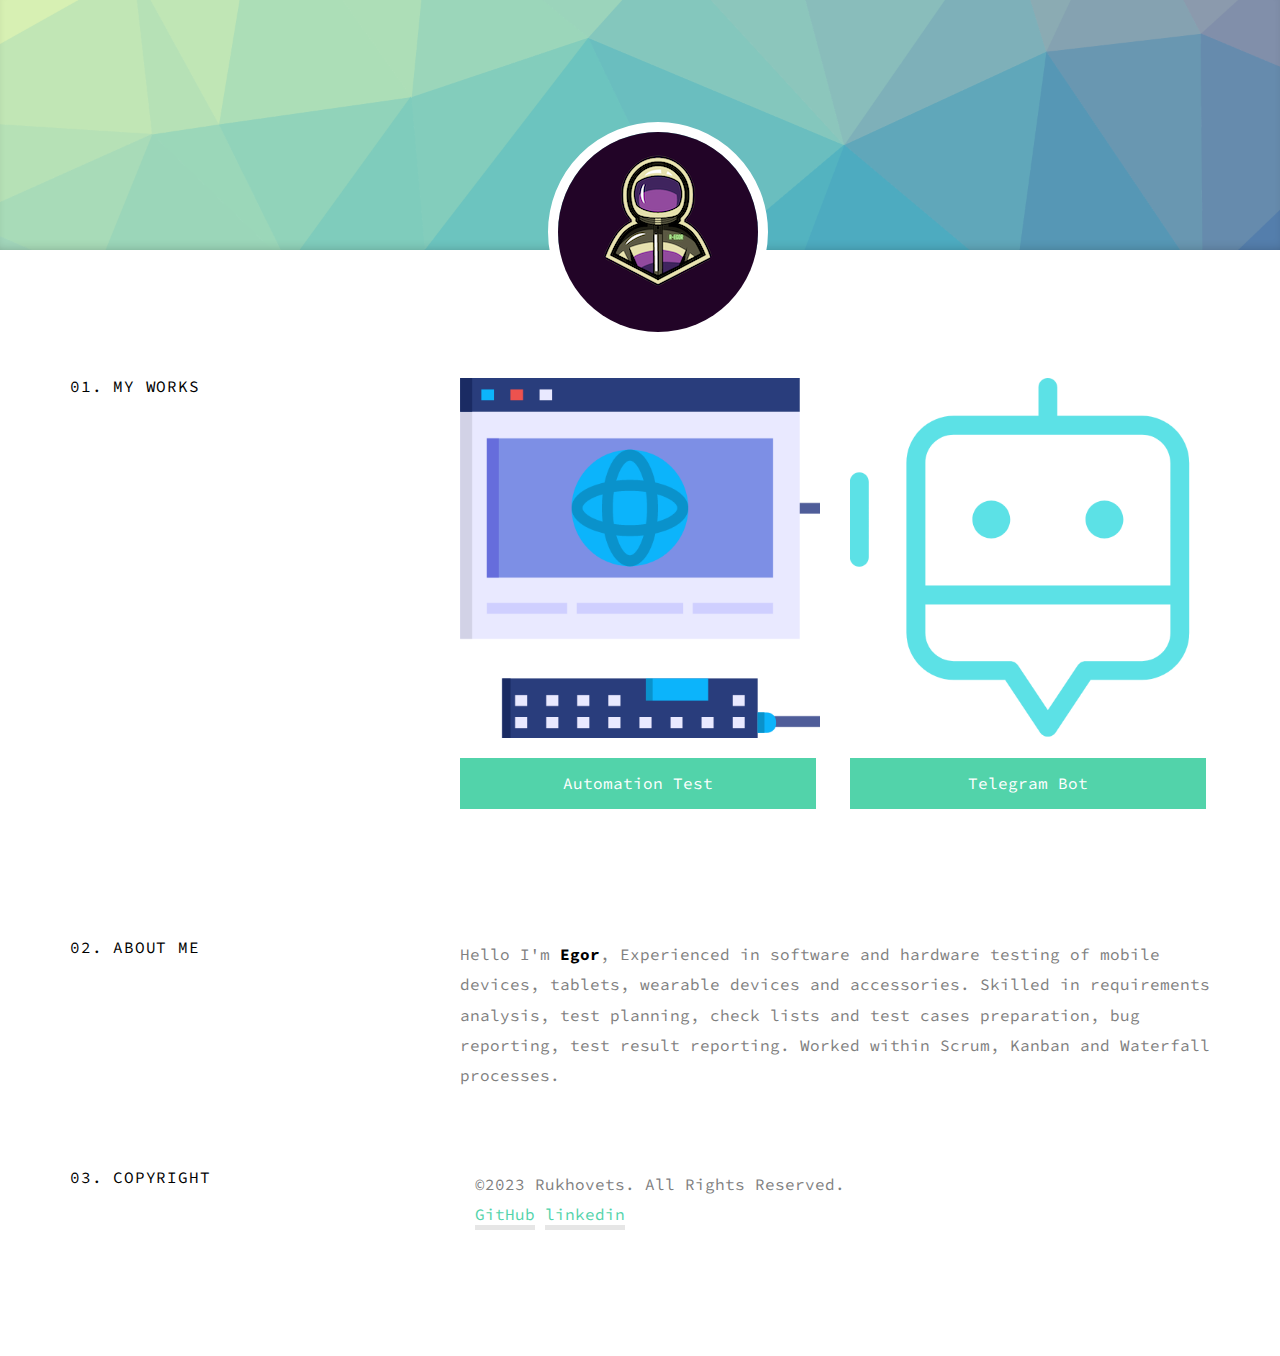
==== commit 5535fe81: "Added fix" ====
--- a/WebSite/index.html
+++ b/WebSite/index.html
@@ -8,6 +8,7 @@
 	<meta charset="utf-8">
 	<meta http-equiv="X-UA-Compatible" content="IE=edge">
 	<title>HomePage</title>
+	<link rel="icon" href="images/icons8-ноутбук-30.png" type="image/png">
 
   <!-- 
 	//////////////////////////////////////////////////////
@@ -49,7 +50,7 @@
 
 	</head>
 	<body>
-	
+
 	<div id="fh5co-header" style="background-image: url(images/polygon.png);" data-stellar-background-ratio="0.5">
 		<div class="overlay"></div>
 		<div class="bio-photo text-center">
@@ -124,7 +125,7 @@
 		<!-- END .fh5co-section -->
 
 
-	
+
 
 	</div>
 
@@ -145,10 +146,9 @@
 	<!-- Magnific Popup -->
 	<script src="js/jquery.magnific-popup.min.js"></script>
 	<script src="js/magnific-popup-options.js"></script>
-	
+
 	<!-- MAIN JS -->
 	<script src="js/main.js"></script>
-
 	</body>
 </html>
 
--- a/WebSite/css/style.css
+++ b/WebSite/css/style.css
@@ -150,7 +150,7 @@
 }
 
 .fh5co-section {
-  padding: 7em 0;
+  padding: 3em 0;
 }
 
 .fh5co-works .work {
